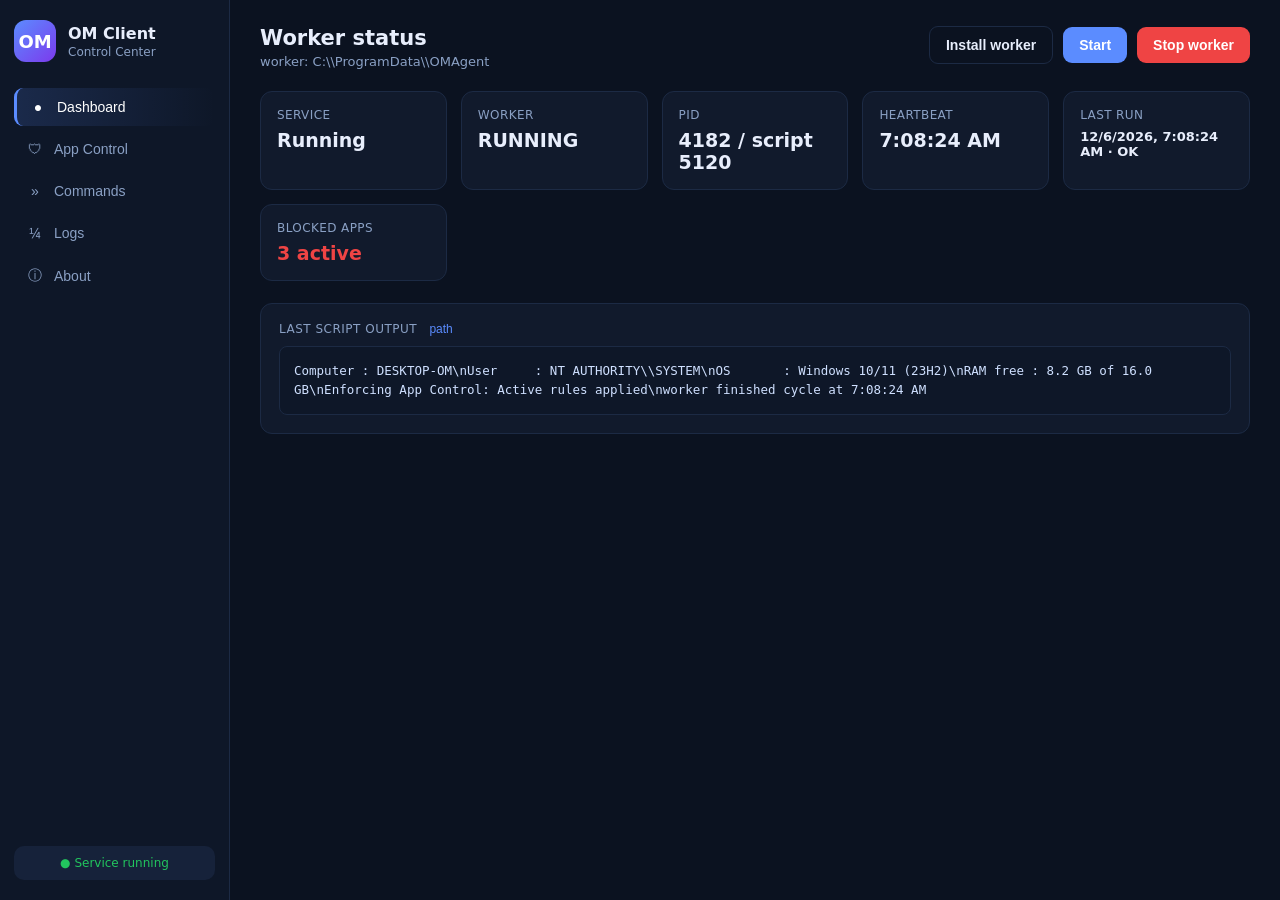
==== om-bg/app/preview.html @ 2e10b81a "Integrate application control blocker, password verification 'om', and test phase into OM Agent Co-a" ====
<!DOCTYPE html>
<html lang="en">
<head>
<meta charset="UTF-8">
<meta name="viewport" content="width=device-width, initial-scale=1.0">
<title>OM Client — Control Center</title>
<style>:root{
  --bg:#0b1220; --panel:#111a2c; --panel2:#0e1728; --line:#1c2a44;
  --text:#e8eefc; --muted:#8aa0c4; --accent:#5b8cff; --accent2:#22c55e;
  --danger:#ef4444; --warn:#f59e0b; --mono:'JetBrains Mono','Consolas',monospace;
}
*{box-sizing:border-box;margin:0;padding:0}
html,body{height:100%}
body{font-family:'Segoe UI',system-ui,sans-serif;background:var(--bg);color:var(--text);font-size:14px}
.app{display:flex;height:100vh;overflow:hidden}

/* sidebar */
.sidebar{width:230px;background:var(--panel2);border-right:1px solid var(--line);display:flex;flex-direction:column;padding:20px 14px}
.brand{display:flex;gap:12px;align-items:center;margin-bottom:26px}
.logo{width:42px;height:42px;border-radius:12px;background:linear-gradient(135deg,var(--accent),#7c3aed);display:grid;place-items:center;font-weight:800;font-size:18px;color:#fff}
.brandtext h1{font-size:16px;font-weight:700}.brandtext span{color:var(--muted);font-size:12px}
nav{display:flex;flex-direction:column;gap:4px}
.nav-item{display:flex;align-items:center;gap:10px;background:none;border:none;color:var(--muted);padding:11px 12px;border-radius:9px;cursor:pointer;font-size:14px;text-align:left}
.nav-item:hover{background:#16223a;color:var(--text)}
.nav-item.active{background:linear-gradient(90deg,rgba(91,140,255,.16),transparent);color:#fff;border-left:3px solid var(--accent)}
.nav-item .ic{width:18px;text-align:center}
.sidebar-foot{margin-top:auto}
.svc-pill{background:#16223a;border-radius:10px;padding:10px;text-align:center;font-size:12px;color:var(--muted)}
.svc-pill.ok{color:var(--accent2)}
.svc-pill.bad{color:var(--danger)}

/* content */
.content{flex:1;overflow-y:auto;padding:26px 30px}
.tab{display:none}
.tab.active{display:block}
.topbar{display:flex;justify-content:space-between;align-items:flex-start;margin-bottom:22px}
.topbar h2{font-size:21px;font-weight:700}
.muted{color:var(--muted);font-size:13px;margin-top:4px}
.actions{display:flex;gap:10px;align-items:center}

/* buttons */
.btn{background:var(--accent);color:#fff;border:none;padding:10px 16px;border-radius:9px;cursor:pointer;font-size:14px;font-weight:600;transition:.15s;display:inline-flex;align-items:center;gap:6px}
.btn:hover{filter:brightness(1.1)}
.btn.danger{background:var(--danger)}
.btn.primary{background:var(--accent)}
.btn.ghost{background:transparent;border:1px solid var(--line);color:var(--text)}
.btn.ghost:hover{background:#16223a}
.btn.sm{padding:6px 10px;font-size:12px;border-radius:6px}
.mini{background:none;border:none;color:var(--accent);font-size:12px;cursor:pointer;margin-left:8px}

/* cards */
.cards{display:grid;grid-template-columns:repeat(auto-fill,minmax(170px,1fr));gap:14px;margin-bottom:22px}
.card{background:var(--panel);border:1px solid var(--line);border-radius:12px;padding:16px}
.card .k{color:var(--muted);font-size:12px;text-transform:uppercase;letter-spacing:.4px}
.card .v{margin-top:7px;font-size:19px;font-weight:700}
.card .v.mono{font-size:13px}
.card .v.badge-val{color:var(--danger)}

/* panels */
.panel{background:var(--panel);border:1px solid var(--line);border-radius:12px;padding:18px}
.panel-title{color:var(--muted);font-size:12px;text-transform:uppercase;letter-spacing:.5px;margin-bottom:10px}
.panel-title-bar{display:flex;justify-content:space-between;align-items:center;margin-bottom:10px}
pre.mono{font-family:var(--mono);font-size:12.5px;line-height:1.55;background:var(--panel2);border:1px solid var(--line);border-radius:8px;padding:14px;overflow:auto;max-height:340px;white-space:pre-wrap;color:#cfe0ff}

/* forms */
.field{display:block;margin-bottom:14px}
.field span{color:var(--muted);font-size:12px;margin-bottom:6px;display:block}
.field input,.field select{width:100%;background:var(--panel2);border:1px solid var(--line);border-radius:9px;color:var(--text);padding:12px 14px;font-size:14px;font-family:var(--mono)}
.field.slim{flex:1}
.field.slim input,.field.slim select{font-family:'Segoe UI',sans-serif}
.row{display:flex;gap:14px;align-items:flex-end;margin-bottom:16px}
.row .btn{margin-bottom:2px;height:42px}

/* Info banner */
.info-card{background:linear-gradient(135deg,rgba(91,140,255,.08),rgba(14,23,40,.8));border:1px solid rgba(91,140,255,.25);border-radius:12px;padding:16px;margin-bottom:20px}
.info-header{display:flex;align-items:center;gap:8px;font-size:14px;color:#cfe0ff;margin-bottom:8px}
.info-icon{font-size:16px;color:var(--accent)}
.info-body ul{margin:0 0 0 20px;color:var(--muted);font-size:13px;line-height:1.6}
.info-body strong{color:var(--text)}
.info-body code{background:#16223a;color:#a5b4fc;padding:2px 5px;border-radius:4px;font-family:var(--mono);font-size:12px}

/* Lock Status Badge */
.lock-status-badge{padding:6px 12px;border-radius:8px;font-size:12px;font-weight:600;display:inline-flex;align-items:center;gap:6px}
.lock-status-badge.locked{background:rgba(245,158,11,.12);border:1px solid rgba(245,158,11,.3);color:var(--warn)}
.lock-status-badge.unlocked{background:rgba(34,197,94,.12);border:1px solid rgba(34,197,94,.3);color:var(--accent2)}

/* Test Phase Panel */
.test-phase-panel{border:1px solid rgba(239,68,68,.3);background:linear-gradient(180deg,#121b2d 0%,#0e1728 100%)}
.test-status-pill{padding:4px 10px;border-radius:12px;font-size:11px;font-weight:700;text-transform:uppercase}
.test-status-pill.idle{background:#1e293b;color:var(--muted)}
.test-status-pill.active{background:rgba(239,68,68,.2);color:var(--danger);border:1px solid var(--danger)}
.test-status-pill.verified{background:rgba(34,197,94,.2);color:var(--accent2);border:1px solid var(--accent2)}
.test-controls-row{display:flex;gap:16px;align-items:flex-end;margin-bottom:14px;flex-wrap:wrap}
.test-buttons-group{display:flex;gap:8px;flex-wrap:wrap}
.test-notice{background:#16223a;border-left:4px solid var(--accent);padding:10px 14px;border-radius:6px;font-size:13px;color:#cbd5e1;margin-bottom:10px}
.test-notice kbd{background:#0b1220;border:1px solid var(--line);border-radius:4px;padding:2px 6px;font-family:var(--mono);font-size:12px;color:#f8fafc}
.test-console{background:#070d17;border:1px solid #1a2842;color:#93c5fd;min-height:100px;max-height:180px}

/* App Rules Table */
.table-container{overflow-x:auto;margin-top:6px}
.rules-table{width:100%;border-collapse:collapse;text-align:left;font-size:13px}
.rules-table th{color:var(--muted);font-size:11px;text-transform:uppercase;letter-spacing:.5px;padding:10px 12px;border-bottom:1px solid var(--line)}
.rules-table td{padding:12px;border-bottom:1px solid #142137;vertical-align:middle}
.rules-table tr:hover td{background:#142139}
.badge-block{background:rgba(239,68,68,.16);color:var(--danger);border:1px solid rgba(239,68,68,.3);padding:4px 8px;border-radius:6px;font-weight:700;font-size:11px;display:inline-flex;align-items:center;gap:4px}
.badge-allow{background:rgba(34,197,94,.16);color:var(--accent2);border:1px solid rgba(34,197,94,.3);padding:4px 8px;border-radius:6px;font-weight:700;font-size:11px;display:inline-flex;align-items:center;gap:4px}
.app-name-code{font-family:var(--mono);font-size:13px;color:#fff;font-weight:600}
.table-actions{display:flex;gap:6px;justify-content:flex-end}

/* Modal */
.modal-backdrop{position:fixed;top:0;left:0;right:0;bottom:0;background:rgba(0,0,0,.75);display:flex;align-items:center;justify-content:center;z-index:999;backdrop-filter:blur(3px)}
.modal-card{background:var(--panel);border:1px solid var(--line);border-radius:14px;width:100%;max-width:420px;padding:24px;box-shadow:0 20px 40px rgba(0,0,0,.5)}
.modal-header{display:flex;align-items:center;gap:10px;margin-bottom:8px}
.modal-icon{font-size:20px}
.modal-header h3{font-size:18px;font-weight:700}
.modal-desc{color:var(--muted);font-size:13px;line-height:1.5}
.modal-error{color:var(--danger);font-size:12px;margin-bottom:10px;padding:6px 10px;background:rgba(239,68,68,.1);border-radius:6px}
.modal-actions{display:flex;gap:10px;justify-content:flex-end;margin-top:16px}

/* about */
.about p{margin-bottom:12px;line-height:1.5}
.about ul{margin:12px 0 12px 20px;line-height:1.6}
.about b{color:var(--accent)}

/* toast */
#toast{position:fixed;bottom:22px;left:50%;transform:translateX(-50%);background:#16223a;border:1px solid var(--line);padding:12px 18px;border-radius:9px;font-size:13px;opacity:0;transition:.25s;z-index:1000;max-width:80%;box-shadow:0 8px 24px rgba(0,0,0,.4)}
#toast.show{opacity:1}
</style>
</head>
<body>
<div class="app">
  <aside class="sidebar">
    <div class="brand">
      <div class="logo">OM</div>
      <div class="brandtext"><h1>OM Client</h1><span>Control Center</span></div>
    </div>
    <nav>
      <button class="nav-item active" data-tab="status"><span class="ic">&#9679;</span> Dashboard</button>
      <button class="nav-item" data-tab="appcontrol"><span class="ic">&#128737;</span> App Control</button>
      <button class="nav-item" data-tab="commands"><span class="ic">&#187;</span> Commands</button>
      <button class="nav-item" data-tab="log"><span class="ic">&#188;</span> Logs</button>
      <button class="nav-item" data-tab="about"><span class="ic">&#9432;</span> About</button>
    </nav>
    <div class="sidebar-foot">
      <div class="svc-pill" id="svcPill">…</div>
    </div>
  </aside>

  <main class="content">
    <!-- STATUS -->
    <section class="tab active" id="tab-status">
      <div class="topbar">
        <div>
          <h2>Worker status</h2>
          <p class="muted" id="pathLine">…</p>
        </div>
        <div class="actions">
          <button class="btn ghost" id="btnInstall">Install worker</button>
          <button class="btn" id="btnStart">Start</button>
          <button class="btn danger" id="btnStop">Stop worker</button>
        </div>
      </div>

      <div class="cards">
        <div class="card"><div class="k">Service</div><div class="v" id="cService">—</div></div>
        <div class="card"><div class="k">Worker</div><div class="v" id="cState">—</div></div>
        <div class="card"><div class="k">PID</div><div class="v" id="cPid">—</div></div>
        <div class="card"><div class="k">Heartbeat</div><div class="v" id="cHeart">—</div></div>
        <div class="card"><div class="k">Last run</div><div class="v mono" id="cLast">—</div></div>
        <div class="card"><div class="k">Blocked Apps</div><div class="v badge-val" id="cBlocked">—</div></div>
      </div>

      <div class="panel">
        <div class="panel-title">Last script output <button class="mini" id="btnScriptPath">path</button></div>
        <pre id="output" class="mono">(none yet)</pre>
      </div>
    </section>

    <!-- APP CONTROL / BLOCKER -->
    <section class="tab" id="tab-appcontrol">
      <div class="topbar">
        <div>
          <h2>Application Control & Blocking</h2>
          <p class="muted">Enforce which apps can open on this PC. Multi-layered Windows protection (IFEO + DisallowRun + Agent Watcher).</p>
        </div>
        <div class="actions">
          <div class="lock-status-badge locked" id="lockBadge"><span class="lock-icon">&#128274;</span> Locked (View Only)</div>
          <button class="btn primary" id="btnUnlockEdit">&#128275; Unlock to Edit</button>
          <button class="btn ghost" id="btnLockEdit" style="display:none;">&#128274; Lock</button>
          <button class="btn ghost" id="btnRefreshRules">Refresh</button>
        </div>
      </div>

      <!-- How it works banner -->
      <div class="info-card">
        <div class="info-header">
          <span class="info-icon">&#9432;</span>
          <strong>How the OM Agent stops applications from opening:</strong>
        </div>
        <div class="info-body">
          <ul>
            <li><strong>Layer 1 — Image File Execution Options (IFEO):</strong> Windows kernel intercepts the executable launch and redirects execution. The application process never starts!</li>
            <li><strong>Layer 2 — Windows Explorer DisallowRun Policy:</strong> Windows displays a system policy message preventing launch via desktop or Start Menu.</li>
            <li><strong>Layer 3 — Real-Time Agent Watcher:</strong> The OM background service terminates any running instances every cycle.</li>
            <li><strong>Safe Whitelist:</strong> Critical Windows processes (<code>explorer.exe</code>, <code>cmd.exe</code>, <code>powershell.exe</code>) and the OM Agent are protected from accidental blocking.</li>
          </ul>
        </div>
      </div>

      <!-- Test Phase Card -->
      <div class="panel test-phase-panel">
        <div class="panel-title-bar">
          <div class="panel-title">&#129514; Test Phase: Verify Application Blocking</div>
          <span class="test-status-pill idle" id="testStatusPill">Test: Ready</span>
        </div>
        <p class="muted" style="margin-bottom: 14px;">
          Run this test to verify with your own eyes that the agent stops apps from opening. Notepad (<code>notepad.exe</code>) is selected by default as a safe test app.
        </p>

        <div class="test-controls-row">
          <div class="field slim" style="margin-bottom:0; max-width: 280px;">
            <span>Test Target Application</span>
            <input type="text" id="testTargetApp" value="notepad.exe" placeholder="e.g. notepad.exe">
          </div>
          <div class="test-buttons-group">
            <button class="btn danger" id="btnTestStart">&#128683; 1. Block Test App</button>
            <button class="btn primary" id="btnTestLaunch">&#9658; 2. Try Launching App (Verify)</button>
            <button class="btn ghost" id="btnTestEnd">&#10004; 3. End Test & Restore</button>
          </div>
        </div>

        <div class="test-notice" id="testNotice">
          Click <strong>"1. Block Test App"</strong> above. Once blocked, try opening Notepad on your PC (press <kbd>Win+R</kbd> &rarr; type <code>notepad</code> &rarr; Enter). Windows will refuse to open it!
        </div>

        <div class="panel-title" style="margin-top:14px;">Test Verification Log</div>
        <pre id="testLog" class="mono test-console">[Ready] Select target and click "1. Block Test App" to begin test phase.</pre>
      </div>

      <!-- Add Rule Form (Unlocked only) -->
      <div class="panel" id="addRulePanel" style="display:none; margin-top:20px;">
        <div class="panel-title">&#10133; Add New Application Rule (Password Verified)</div>
        <div class="row" style="margin-bottom:0;">
          <div class="field slim">
            <span>Executable Name (.exe)</span>
            <input type="text" id="newAppExe" placeholder="e.g. chrome.exe, calc.exe, game.exe">
          </div>
          <div class="field slim">
            <span>Friendly Label</span>
            <input type="text" id="newAppLabel" placeholder="e.g. Google Chrome, Calculator">
          </div>
          <div class="field slim" style="max-width:140px;">
            <span>Action</span>
            <select id="newAppAction">
              <option value="BLOCK">BLOCK</option>
              <option value="ALLOW">ALLOW</option>
            </select>
          </div>
          <button class="btn primary" id="btnAddRule" style="height:42px; margin-bottom:2px;">Save Rule</button>
        </div>
      </div>

      <!-- Rules List Table -->
      <div class="panel" style="margin-top:20px;">
        <div class="panel-title-bar">
          <div class="panel-title">&#128737; Configured Application Rules</div>
          <span class="muted" id="rulesCountLabel">0 rules configured</span>
        </div>
        <div class="table-container">
          <table class="rules-table">
            <thead>
              <tr>
                <th style="width:110px;">Status</th>
                <th>Application</th>
                <th>Description</th>
                <th style="width:110px;">Action</th>
                <th style="width:180px; text-align:right;">Control</th>
              </tr>
            </thead>
            <tbody id="rulesTableBody">
              <tr><td colspan="5" style="text-align:center; padding:20px;" class="muted">Loading application rules…</td></tr>
            </tbody>
          </table>
        </div>
      </div>
    </section>

    <!-- COMMANDS -->
    <section class="tab" id="tab-commands">
      <div class="topbar"><div><h2>Run a command</h2><p class="muted">Open a shell as ADMIN or USER, in cmd or PowerShell.</p></div></div>
      <div class="panel">
        <label class="field"><span>Command</span>
          <input id="cmdInput" type="text" spellcheck="false" placeholder="whoami   |   netsh ...   |   Get-Process">
        </label>
        <div class="row">
          <label class="field slim"><span>Shell</span>
            <select id="shellSel"><option value="cmd">Command Prompt (cmd)</option><option value="powershell">PowerShell</option></select>
          </label>
          <label class="field slim"><span>Context</span>
            <select id="ctxSel"><option value="admin">ADMIN (SYSTEM)</option><option value="user">USER (logged-in)</option></select>
          </label>
          <button class="btn primary" id="btnRun">Run</button>
        </div>
        <div class="panel-title">Output</div>
        <pre id="cmdOut" class="mono">…</pre>
      </div>
    </section>

    <!-- LOG -->
    <section class="tab" id="tab-log">
      <div class="topbar">
        <div><h2>Command center log</h2><p class="muted">Tail of the worker log.</p></div>
        <div class="actions"><button class="btn ghost" id="btnOpenLog">Open log file</button><button class="btn" id="btnRefreshLog">Refresh</button></div>
      </div>
      <div class="panel"><div class="panel-title">Log</div><pre id="logOut" class="mono">…</pre></div>
    </section>

    <!-- ABOUT -->
    <section class="tab" id="tab-about">
      <div class="topbar"><div><h2>About</h2></div></div>
      <div class="panel about">
        <p><strong>OM Client</strong> control center for the OM Background Worker and Application Control Engine.</p>
        <p>The worker is a headless Windows service that runs at boot (before login), keeps running,
        and enforces application blocking even if the UI is closed. This UI is the dashboard and rule editor.</p>
        <ul>
          <li><b>App Control:</b> Configure blocked and allowed apps with password protection (password: <code>om</code>).</li>
          <li><b>Test Phase:</b> Interactively test app blocking on <code>notepad.exe</code> or custom targets.</li>
          <li><b>Multi-Layer Blocking:</b> Registry IFEO redirection, DisallowRun Explorer policies, and background watcher.</li>
          <li><b>Install worker:</b> Registers the service (auto-start + recovery) and deploys the persistent script.</li>
          <li><b>Stop worker:</b> Stops the service and kills any running script/command process.</li>
          <li><b>Commands:</b> Run as ADMIN (SYSTEM) or the logged-in USER, in cmd or PowerShell.</li>
          <li>Windows Firewall is left untouched — no inbound port is opened.</li>
        </ul>
      </div>
    </section>
  </main>
</div>

<!-- Password Unlock Modal -->
<div class="modal-backdrop" id="pwdModal" style="display:none;">
  <div class="modal-card">
    <div class="modal-header">
      <span class="modal-icon">&#128274;</span>
      <h3>Administrator Verification</h3>
    </div>
    <p class="modal-desc">
      Modifying application control rules and activating test blocks requires the administrator password.
    </p>
    <div class="field" style="margin: 16px 0 10px 0;">
      <span>Password</span>
      <input type="password" id="pwdInput" placeholder="Enter password (hint: om)" autocomplete="off">
    </div>
    <div class="modal-error" id="pwdError" style="display:none;">Incorrect password. Please use 'om'.</div>
    <div class="modal-actions">
      <button class="btn ghost" id="btnCancelModal">Cancel</button>
      <button class="btn primary" id="btnSubmitModal">Unlock</button>
    </div>
  </div>
</div>

<div id="toast"></div>
<script>function $(id) { return document.getElementById(id); }

// ---- API bridge: WebView2 messaging, with rich MOCK fallback for browser preview ----
const hasWebview = typeof window !== 'undefined' && window.chrome && window.chrome.webview && window.chrome.webview.postMessage;

let mockUnlocked = false;
let mockRules = [
  { id: "RULE-01", application: "notepad.exe", friendlyName: "Windows Notepad (Test Target)", action: "BLOCK", enabled: false, updatedAt: new Date().toISOString() },
  { id: "RULE-02", application: "calc.exe", friendlyName: "Windows Calculator", action: "BLOCK", enabled: true, updatedAt: new Date().toISOString() },
  { id: "RULE-03", application: "discord.exe", friendlyName: "Discord Messenger", action: "BLOCK", enabled: true, updatedAt: new Date().toISOString() },
  { id: "RULE-04", application: "game.exe", friendlyName: "Game Executable", action: "BLOCK", enabled: true, updatedAt: new Date().toISOString() }
];

let mockTestLog = ["[Ready] Select target and click '1. Block Test App' to begin test phase."];
let mockTestActive = false;

const MOCK = {
  status: async () => ({
    service: 'Running',
    status: {
      state: 'RUNNING', processId: 4182, lastScriptPid: 5120,
      lastHeartbeatUtc: new Date().toISOString(), lastRunAtUtc: new Date().toISOString(), lastRunStatus: 'OK',
      scriptUseCount: 142, blockedAppsCount: mockRules.filter(r => r.action === 'BLOCK' && r.enabled).length,
      lastOutput: 'Computer : DESKTOP-OM\\nUser     : NT AUTHORITY\\\\SYSTEM\\nOS       : Windows 10/11 (23H2)\\nRAM free : 8.2 GB of 16.0 GB\\nEnforcing App Control: Active rules applied\\nworker finished cycle at ' + new Date().toLocaleTimeString()
    }
  }),
  install: async () => ({ code: 0, out: '[SC] CreateService SUCCESS\\nDeployed worker to C:\\\\ProgramData\\\\OMAgent\\\\OMAgent.exe' }),
  start: async () => '', stop: async () => '', uninstall: async () => '',
  runCommand: async (cmd, shell, asUser) => ({
    code: 0,
    Output: 'Windows 10 Pro\\n' + (asUser ? 'USER (interactive)' : 'ADMIN (SYSTEM)') + ' / ' + shell + ' ran:\\n' + cmd + '\\n[exit code 0]'
  }),
  log: async () => '2026-08-27 10:20:11.000 [INFO ] Worker cycle finished (exit=0, timedOut=False).\\n2026-08-27 10:20:11.000 [INFO ] Enforcing AppControl: Active IFEO & DisallowRun rules\\n2026-08-27 10:20:26.000 [INFO ] Heartbeat 10:20:26',
  scriptPath: async () => 'C:\\\\ProgramData\\\\OMAgent\\\\worker.ps1',
  openFolder: async () => '', openLog: async () => '',
  pathInfo: async () => ({ dataDir: 'C:\\\\ProgramData\\\\OMAgent', script: 'worker.ps1', log: 'Logs', appControl: 'appcontrol.json' }),

  // App Control Mock
  appControlGet: async () => ({
    config: {
      version: 1,
      enforcementMode: 'Active (IFEO + DisallowRun + Real-time Watcher)',
      rules: mockRules,
      testPhase: { active: mockTestActive, targetApp: 'notepad.exe', lastTestLog: mockTestLog }
    },
    isWindows: true
  }),
  appControlCheckPass: async (pass) => ({ valid: pass === 'om' }),
  appControlAddRule: async ({ password, application, friendlyName, action }) => {
    if (password !== 'om') return { success: false, error: "Access Denied: Incorrect password. Use 'om' to edit rules." };
    const exe = application.toLowerCase().endsWith('.exe') ? application.toLowerCase() : application.toLowerCase() + '.exe';
    mockRules.push({
      id: 'RULE-' + Math.random().toString(36).substring(2, 8).toUpperCase(),
      application: exe,
      friendlyName: friendlyName || exe,
      action: action || 'BLOCK',
      enabled: true,
      updatedAt: new Date().toISOString()
    });
    return { success: true, message: `Rule for '${exe}' saved and enforced!` };
  },
  appControlToggleRule: async ({ password, id, enabled }) => {
    if (password !== 'om') return { success: false, error: "Access Denied: Password 'om' required." };
    const r = mockRules.find(x => x.id === id);
    if (r) { r.enabled = enabled; return { success: true, rule: r }; }
    return { success: false, error: "Rule not found." };
  },
  appControlDeleteRule: async ({ password, id }) => {
    if (password !== 'om') return { success: false, error: "Access Denied: Password 'om' required." };
    const idx = mockRules.findIndex(x => x.id === id);
    if (idx >= 0) {
      const removed = mockRules.splice(idx, 1)[0];
      return { success: true, message: `Rule for '${removed.application}' deleted.` };
    }
    return { success: false, error: "Rule not found." };
  },
  appControlTestStart: async ({ password, targetApp }) => {
    if (password !== 'om') return { success: false, error: "Access Denied: Password 'om' required to start test phase." };
    const exe = targetApp.toLowerCase().endsWith('.exe') ? targetApp.toLowerCase() : targetApp.toLowerCase() + '.exe';
    mockTestActive = true;
    const now = new Date().toLocaleTimeString();
    mockTestLog = [
      `[${now}] Starting Test Phase for: ${exe}`,
      `[${now}] [IFEO] Registry debugger redirect set -> systray.exe`,
      `[${now}] [DisallowRun] Policy rule registered in Explorer`,
      `[${now}] [Process] Active watcher monitoring ${exe}`,
      `[${now}] TEST BLOCK ACTIVE: Windows will now refuse to open ${exe}!`
    ];
    return { success: true, target: exe, message: `Test Block ACTIVE for ${exe}! Try opening ${exe} on your PC to verify.`, log: mockTestLog };
  },
  appControlTestLaunch: async ({ targetApp }) => {
    const exe = targetApp.toLowerCase().endsWith('.exe') ? targetApp.toLowerCase() : targetApp.toLowerCase() + '.exe';
    const now = new Date().toLocaleTimeString();
    mockTestLog.push(`[${now}] Attempting automated execution of '${exe}'...`);
    mockTestLog.push(`[${now}] [IFEO Intercept] Windows detected debugger hook: systray.exe`);
    mockTestLog.push(`[${now}] [BLOCKED] Process creation prevented: Access is denied.`);
    mockTestLog.push(`[${now}] [SUCCESS] ${exe} was successfully prevented from opening!`);
    return {
      success: true,
      blocked: true,
      verdict: "PASSED: Application is BLOCKED from opening!",
      detail: "Windows prevented execution via IFEO Debugger and DisallowRun.",
      log: mockTestLog
    };
  },
  appControlTestEnd: async ({ password, targetApp }) => {
    if (password !== 'om') return { success: false, error: "Access Denied: Password 'om' required." };
    const exe = targetApp.toLowerCase().endsWith('.exe') ? targetApp.toLowerCase() : targetApp.toLowerCase() + '.exe';
    mockTestActive = false;
    const now = new Date().toLocaleTimeString();
    mockTestLog.push(`[${now}] Test Phase ENDED. Removed block for ${exe}.`);
    mockTestLog.push(`[${now}] [RESTORED] ${exe} can now be opened normally.`);
    return { success: true, target: exe, message: `Test Phase ended. ${exe} restored to normal execution.`, log: mockTestLog };
  }
};

let _seq = 0;
const _pending = {};

function bridge(type, payload) {
  return new Promise((resolve, reject) => {
    const id = 'm' + (++_seq);
    _pending[id] = { resolve, reject };
    window.chrome.webview.postMessage({ id, type, payload });
    setTimeout(() => {
      if (_pending[id]) {
        delete _pending[id];
        resolve({ error: 'timeout' });
      }
    }, 60000);
  });
}

if (hasWebview) {
  window.chrome.webview.addEventListener('message', (e) => {
    const m = e.data;
    if (!m || !m.id) return;
    const p = _pending[m.id];
    if (!p) return;
    delete _pending[m.id];
    if (m.error) p.reject(new Error(m.error));
    else p.resolve(m.data);
  });
}

function makeApi() {
  if (hasWebview) {
    return {
      status: () => bridge('status'),
      install: () => bridge('install'),
      start: () => bridge('start'),
      stop: () => bridge('stop'),
      uninstall: () => bridge('uninstall'),
      runCommand: (cmd, shell, asUser) => bridge('run-command', { cmd, shell, asUser }),
      log: () => bridge('log'),
      scriptPath: () => bridge('script-path'),
      openFolder: () => bridge('open-folder'),
      openLog: () => bridge('open-log'),
      pathInfo: () => bridge('path-info'),
      // App Control
      appControlGet: () => bridge('appcontrol-get'),
      appControlCheckPass: (password) => bridge('appcontrol-check-pass', { password }),
      appControlAddRule: (data) => bridge('appcontrol-add-rule', data),
      appControlToggleRule: (data) => bridge('appcontrol-toggle-rule', data),
      appControlDeleteRule: (data) => bridge('appcontrol-delete-rule', data),
      appControlTestStart: (data) => bridge('appcontrol-test-start', data),
      appControlTestLaunch: (data) => bridge('appcontrol-test-launch', data),
      appControlTestEnd: (data) => bridge('appcontrol-test-end', data)
    };
  }
  return MOCK;
}

const api = makeApi();

// State
let isUnlocked = false;
let currentPassword = '';
let currentRules = [];

// Toast notification
function toast(msg, isError = false) {
  const t = $('toast');
  if (!t) return;
  t.textContent = msg;
  t.style.borderColor = isError ? 'var(--danger)' : 'var(--line)';
  t.classList.add('show');
  setTimeout(() => t.classList.remove('show'), 2800);
}

// Navigation Tabs
document.querySelectorAll('.nav-item').forEach(b => {
  b.onclick = () => switchTab(b.dataset.tab);
});

function switchTab(name) {
  document.querySelectorAll('.nav-item').forEach(b => b.classList.toggle('active', b.dataset.tab === name));
  document.querySelectorAll('.tab').forEach(t => t.classList.toggle('active', t.id === 'tab-' + name));
  if (name === 'log') refreshLog();
  if (name === 'appcontrol') refreshAppControl();
}

// Dashboard Refresh
async function refresh() {
  try {
    const r = await api.status();
    const s = r.status || {};
    const svc = r.service || 'unknown';
    $('cService').textContent = svc;
    $('cState').textContent = s.state || '—';
    $('cPid').textContent = (s.processId || '-') + (s.lastScriptPid > 0 ? ' / script ' + s.lastScriptPid : '');
    $('cHeart').textContent = s.lastHeartbeatUtc ? new Date(s.lastHeartbeatUtc).toLocaleTimeString() : '—';
    $('cLast').textContent = (s.lastRunAtUtc ? new Date(s.lastRunAtUtc).toLocaleString() : '—') + (s.lastRunStatus ? ' · ' + s.lastRunStatus : '');
    $('cBlocked').textContent = (s.blockedAppsCount !== undefined ? s.blockedAppsCount : (currentRules.filter(x => x.action === 'BLOCK' && x.enabled).length)) + ' active';

    $('output').textContent = s.lastOutput || '(none yet)';
    const pill = $('svcPill');
    const running = /running/i.test(svc);
    pill.textContent = running ? '● Service running' : (svc === 'not installed' ? '○ Not installed' : '○ ' + svc);
    pill.className = 'svc-pill ' + (running ? 'ok' : 'bad');
  } catch (e) { }
}

$('btnInstall').onclick = async () => {
  toast('Installing worker service…');
  const r = await api.install();
  toast((r && (r.code === 0 || r === 0)) ? 'Worker service installed successfully!' : 'Install failed: ' + (r && (r.out || r.code)));
  refresh();
};
$('btnStart').onclick = async () => { toast('Starting worker…'); await api.start(); refresh(); };
$('btnStop').onclick = async () => { toast('Stopping worker and child processes…'); await api.stop(); refresh(); };
$('btnScriptPath').onclick = async () => { toast('Script: ' + (await api.scriptPath())); };

// Commands Tab
$('btnRun').onclick = runCmd;
$('cmdInput').addEventListener('keydown', e => { if (e.key === 'Enter') runCmd(); });
async function runCmd() {
  const cmd = $('cmdInput').value.trim();
  if (!cmd) { toast('Enter a command first.', true); return; }
  const shell = $('shellSel').value;
  const asUser = $('ctxSel').value === 'user';
  $('cmdOut').textContent = 'Running… (' + (asUser ? 'USER' : 'ADMIN') + ' / ' + shell + ')\n\n';
  try {
    const r = await api.runCommand(cmd, shell, asUser);
    const out = (r && (r.Output || r.out)) || '';
    const code = r ? (r.ExitCode !== undefined ? r.ExitCode : r.code) : '?';
    $('cmdOut').textContent = out + '\n\n── exit code: ' + (code ?? '?') + ' ──';
  } catch (e) {
    $('cmdOut').textContent = 'Error: ' + e.message;
  }
}

// Logs Tab
async function refreshLog() {
  try { $('logOut').textContent = await api.log(); } catch (e) { $('logOut').textContent = String(e); }
}
$('btnRefreshLog').onclick = refreshLog;
$('btnOpenLog').onclick = () => api.openLog();

// ==========================================
// APP CONTROL & BLOCKING LOGIC
// ==========================================

async function refreshAppControl() {
  try {
    const res = await api.appControlGet();
    if (!res || !res.config) return;
    currentRules = res.config.rules || [];
    renderRulesTable(currentRules);

    // Update test phase status
    const tp = res.config.testPhase || {};
    if (tp.active) {
      $('testStatusPill').textContent = 'TEST BLOCK ACTIVE';
      $('testStatusPill').className = 'test-status-pill active';
      $('testNotice').innerHTML = `⚠️ <strong>TEST BLOCK ACTIVE:</strong> <code>${tp.targetApp || 'notepad.exe'}</code> is currently blocked! Try opening it via Start or Run to verify.`;
    } else {
      $('testStatusPill').textContent = 'Test: Ready';
      $('testStatusPill').className = 'test-status-pill idle';
    }

    if (tp.lastTestLog && tp.lastTestLog.length > 0) {
      $('testLog').textContent = tp.lastTestLog.join('\n');
    }
  } catch (e) {
    console.error(e);
  }
}

function updateLockUI() {
  const badge = $('lockBadge');
  const btnUnlock = $('btnUnlockEdit');
  const btnLock = $('btnLockEdit');
  const addPanel = $('addRulePanel');

  if (isUnlocked) {
    badge.className = 'lock-status-badge unlocked';
    badge.innerHTML = '<span class="lock-icon">&#128275;</span> Unlocked (Admin Mode)';
    btnUnlock.style.display = 'none';
    btnLock.style.display = 'inline-flex';
    addPanel.style.display = 'block';
  } else {
    badge.className = 'lock-status-badge locked';
    badge.innerHTML = '<span class="lock-icon">&#128274;</span> Locked (View Only)';
    btnUnlock.style.display = 'inline-flex';
    btnLock.style.display = 'none';
    addPanel.style.display = 'none';
  }
  renderRulesTable(currentRules);
}

function renderRulesTable(rules) {
  const tbody = $('rulesTableBody');
  const countLabel = $('rulesCountLabel');
  if (!tbody) return;

  const blockedCount = rules.filter(r => r.action === 'BLOCK' && r.enabled).length;
  countLabel.textContent = `${rules.length} rules (${blockedCount} actively blocked)`;

  if (rules.length === 0) {
    tbody.innerHTML = '<tr><td colspan="5" style="text-align:center; padding:24px;" class="muted">No application rules configured. Click "Unlock to Edit" to add a rule.</td></tr>';
    return;
  }

  tbody.innerHTML = '';
  rules.forEach(rule => {
    const tr = document.createElement('tr');

    // Status
    const tdStatus = document.createElement('td');
    if (rule.enabled) {
      if (rule.action === 'BLOCK') {
        tdStatus.innerHTML = '<span class="badge-block">&#128683; BLOCKED</span>';
      } else {
        tdStatus.innerHTML = '<span class="badge-allow">&#10004; ALLOWED</span>';
      }
    } else {
      tdStatus.innerHTML = '<span class="muted" style="font-size:11px;">(Disabled)</span>';
    }
    tr.appendChild(tdStatus);

    // Application
    const tdApp = document.createElement('td');
    tdApp.innerHTML = `<span class="app-name-code">${escapeHtml(rule.application)}</span>`;
    tr.appendChild(tdApp);

    // Description
    const tdDesc = document.createElement('td');
    tdDesc.textContent = rule.friendlyName || '—';
    tr.appendChild(tdDesc);

    // Action
    const tdAct = document.createElement('td');
    tdAct.textContent = rule.action;
    tdAct.style.fontWeight = '600';
    tdAct.style.color = rule.action === 'BLOCK' ? 'var(--danger)' : 'var(--accent2)';
    tr.appendChild(tdAct);

    // Actions
    const tdActions = document.createElement('td');
    tdActions.className = 'table-actions';

    const btnToggle = document.createElement('button');
    btnToggle.className = 'btn sm ghost';
    btnToggle.textContent = rule.enabled ? 'Disable' : 'Enable';
    btnToggle.disabled = !isUnlocked;
    btnToggle.onclick = () => toggleRule(rule.id, !rule.enabled);
    tdActions.appendChild(btnToggle);

    const btnDel = document.createElement('button');
    btnDel.className = 'btn sm danger';
    btnDel.innerHTML = '&#128465;';
    btnDel.title = 'Delete Rule';
    btnDel.disabled = !isUnlocked;
    btnDel.onclick = () => deleteRule(rule.id);
    tdActions.appendChild(btnDel);

    tr.appendChild(tdActions);
    tbody.appendChild(tr);
  });
}

function escapeHtml(s) {
  return String(s).replace(/&/g, '&amp;').replace(/</g, '&lt;').replace(/>/g, '&gt;').replace(/"/g, '&quot;');
}

// Password Modal Handling
let pendingAction = null;

function requestPassword(action) {
  if (isUnlocked) {
    action(currentPassword);
    return;
  }
  pendingAction = action;
  $('pwdInput').value = '';
  $('pwdError').style.display = 'none';
  $('pwdModal').style.display = 'flex';
  setTimeout(() => $('pwdInput').focus(), 100);
}

$('btnUnlockEdit').onclick = () => {
  requestPassword(() => {
    isUnlocked = true;
    updateLockUI();
    toast('Editing unlocked with administrator password "om"!');
  });
};

$('btnLockEdit').onclick = () => {
  isUnlocked = false;
  currentPassword = '';
  updateLockUI();
  toast('App Control locked.');
};

$('btnCancelModal').onclick = () => {
  $('pwdModal').style.display = 'none';
  pendingAction = null;
};

$('btnSubmitModal').onclick = verifyModalPassword;
$('pwdInput').addEventListener('keydown', e => { if (e.key === 'Enter') verifyModalPassword(); });

async function verifyModalPassword() {
  const p = $('pwdInput').value.trim();
  const res = await api.appControlCheckPass(p);
  if (res && res.valid) {
    currentPassword = p;
    isUnlocked = true;
    $('pwdModal').style.display = 'none';
    updateLockUI();
    if (pendingAction) {
      const act = pendingAction;
      pendingAction = null;
      act(currentPassword);
    }
  } else {
    $('pwdError').style.display = 'block';
    $('pwdError').textContent = "Incorrect password! Use 'om' to edit rules.";
    $('pwdInput').select();
  }
}

$('btnRefreshRules').onclick = () => {
  refreshAppControl();
  toast('Application rules refreshed.');
};

// Add Rule
$('btnAddRule').onclick = async () => {
  const app = $('newAppExe').value.trim();
  const friendly = $('newAppLabel').value.trim();
  const act = $('newAppAction').value;

  if (!app) {
    toast('Please enter an application executable (e.g. notepad.exe).', true);
    return;
  }

  requestPassword(async (pwd) => {
    const res = await api.appControlAddRule({
      password: pwd,
      application: app,
      friendlyName: friendly,
      action: act
    });

    if (res && res.success) {
      toast(res.message || 'Rule saved successfully!');
      $('newAppExe').value = '';
      $('newAppLabel').value = '';
      refreshAppControl();
    } else {
      toast((res && res.error) || 'Failed to add rule', true);
    }
  });
};

async function toggleRule(id, enabled) {
  requestPassword(async (pwd) => {
    const res = await api.appControlToggleRule({ password: pwd, id, enabled });
    if (res && res.success) {
      toast('Rule updated.');
      refreshAppControl();
    } else {
      toast((res && res.error) || 'Toggle failed', true);
    }
  });
}

async function deleteRule(id) {
  requestPassword(async (pwd) => {
    const res = await api.appControlDeleteRule({ password: pwd, id });
    if (res && res.success) {
      toast(res.message || 'Rule deleted.');
      refreshAppControl();
    } else {
      toast((res && res.error) || 'Delete failed', true);
    }
  });
}

// ==========================================
// TEST PHASE LOGIC
// ==========================================

$('btnTestStart').onclick = () => {
  const target = $('testTargetApp').value.trim() || 'notepad.exe';
  requestPassword(async (pwd) => {
    $('testLog').textContent = `[${new Date().toLocaleTimeString()}] Sending block command for ${target}...`;
    const res = await api.appControlTestStart({ password: pwd, targetApp: target });
    if (res && res.success) {
      $('testStatusPill').textContent = 'TEST BLOCK ACTIVE';
      $('testStatusPill').className = 'test-status-pill active';
      $('testNotice').innerHTML = `⚠️ <strong>TEST BLOCK ACTIVE:</strong> <code>${target}</code> is now blocked! Try opening it via Start or Run to verify.`;
      if (res.log) $('testLog').textContent = res.log.join('\n');
      toast(res.message || `Test block active for ${target}`);
      refreshAppControl();
    } else {
      toast((res && res.error) || 'Test block failed', true);
    }
  });
};

$('btnTestLaunch').onclick = async () => {
  const target = $('testTargetApp').value.trim() || 'notepad.exe';
  $('testLog').textContent += `\n[${new Date().toLocaleTimeString()}] Executing verification launch test on '${target}'...`;
  try {
    const res = await api.appControlTestLaunch({ targetApp: target });
    if (res && res.success) {
      if (res.log) $('testLog').textContent = res.log.join('\n');
      if (res.blocked) {
        $('testStatusPill').textContent = 'VERIFIED BLOCKED';
        $('testStatusPill').className = 'test-status-pill verified';
        toast('SUCCESS: Application was blocked from opening!');
      } else {
        toast('NOTICE: App process started but was terminated.', true);
      }
    }
  } catch (e) {
    $('testLog').textContent += `\n[Error] Test launch check failed: ${e.message}`;
  }
};

$('btnTestEnd').onclick = () => {
  const target = $('testTargetApp').value.trim() || 'notepad.exe';
  requestPassword(async (pwd) => {
    $('testLog').textContent += `\n[${new Date().toLocaleTimeString()}] Ending test phase and restoring ${target}...`;
    const res = await api.appControlTestEnd({ password: pwd, targetApp: target });
    if (res && res.success) {
      $('testStatusPill').textContent = 'Test: Ready';
      $('testStatusPill').className = 'test-status-pill idle';
      $('testNotice').innerHTML = `✅ <strong>TEST RESTORED:</strong> <code>${target}</code> is unblocked. You can open it normally again.`;
      if (res.log) $('testLog').textContent = res.log.join('\n');
      toast(res.message || 'Test phase ended.');
      refreshAppControl();
    } else {
      toast((res && res.error) || 'Restore failed', true);
    }
  });
};

// Initial load
(async () => {
  try {
    const info = await api.pathInfo();
    $('pathLine').textContent = 'worker: ' + (info.dataDir || 'C:\\ProgramData\\OMAgent');
  } catch { }
  updateLockUI();
  refresh();
  refreshLog();
  refreshAppControl();
  setInterval(refresh, 3000);
})();
</script>
</body>
</html>
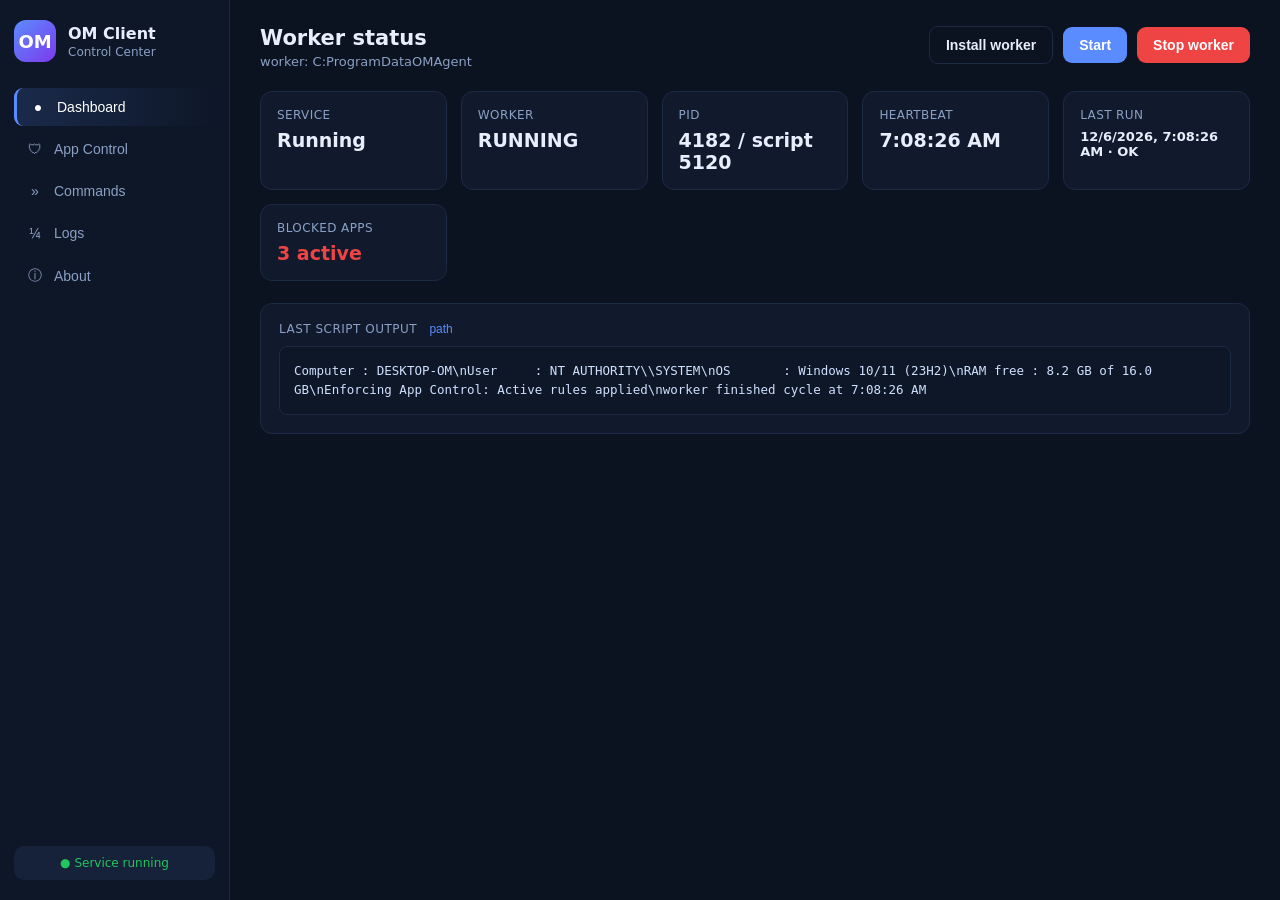
==== commit 696a2d09: "Implement native live HTTP server bridge in OMClient so all buttons execute real Windows actions Co-" ====
--- a/om-bg/app/preview.html
+++ b/om-bg/app/preview.html
@@ -505,30 +505,154 @@
 }
 
 function makeApi() {
-  if (hasWebview) {
+  // Live HTTP backend check (when running inside OMClient.exe on http://127.0.0.1:49211)
+  if (typeof window !== 'undefined' && window.location && window.location.protocol && window.location.protocol.startsWith('http')) {
     return {
-      status: () => bridge('status'),
-      install: () => bridge('install'),
-      start: () => bridge('start'),
-      stop: () => bridge('stop'),
-      uninstall: () => bridge('uninstall'),
-      runCommand: (cmd, shell, asUser) => bridge('run-command', { cmd, shell, asUser }),
-      log: () => bridge('log'),
-      scriptPath: () => bridge('script-path'),
-      openFolder: () => bridge('open-folder'),
-      openLog: () => bridge('open-log'),
-      pathInfo: () => bridge('path-info'),
-      // App Control
-      appControlGet: () => bridge('appcontrol-get'),
-      appControlCheckPass: (password) => bridge('appcontrol-check-pass', { password }),
-      appControlAddRule: (data) => bridge('appcontrol-add-rule', data),
-      appControlToggleRule: (data) => bridge('appcontrol-toggle-rule', data),
-      appControlDeleteRule: (data) => bridge('appcontrol-delete-rule', data),
-      appControlTestStart: (data) => bridge('appcontrol-test-start', data),
-      appControlTestLaunch: (data) => bridge('appcontrol-test-launch', data),
-      appControlTestEnd: (data) => bridge('appcontrol-test-end', data)
+      status: async () => {
+        try {
+          const res = await fetch('/api/status');
+          if (res.ok) return await res.json();
+        } catch {}
+        return MOCK.status();
+      },
+      install: async () => {
+        try {
+          const res = await fetch('/api/install', { method: 'POST' });
+          if (res.ok) return await res.json();
+        } catch {}
+        return MOCK.install();
+      },
+      start: async () => {
+        try {
+          const res = await fetch('/api/start', { method: 'POST' });
+          if (res.ok) return await res.json();
+        } catch {}
+        return MOCK.start();
+      },
+      stop: async () => {
+        try {
+          const res = await fetch('/api/stop', { method: 'POST' });
+          if (res.ok) return await res.json();
+        } catch {}
+        return MOCK.stop();
+      },
+      uninstall: async () => {
+        try {
+          const res = await fetch('/api/uninstall', { method: 'POST' });
+          if (res.ok) return await res.json();
+        } catch {}
+        return MOCK.uninstall();
+      },
+      runCommand: async (cmd, shell, asUser) => {
+        try {
+          const res = await fetch('/api/run', {
+            method: 'POST',
+            headers: { 'Content-Type': 'application/json' },
+            body: JSON.stringify({ cmd, shell, asUser })
+          });
+          if (res.ok) return await res.json();
+        } catch {}
+        return MOCK.runCommand(cmd, shell, asUser);
+      },
+      log: async () => {
+        try {
+          const res = await fetch('/api/log');
+          if (res.ok) return await res.text();
+        } catch {}
+        return MOCK.log();
+      },
+      scriptPath: async () => 'C:\ProgramData\OMAgent\worker.ps1',
+      openFolder: async () => '', openLog: async () => '',
+      pathInfo: async () => ({ dataDir: 'C:\ProgramData\OMAgent', script: 'worker.ps1', log: 'Logs', appControl: 'appcontrol.json' }),
+
+      appControlGet: async () => {
+        try {
+          const res = await fetch('/api/appcontrol');
+          if (res.ok) return await res.json();
+        } catch {}
+        return MOCK.appControlGet();
+      },
+      appControlCheckPass: async (password) => {
+        try {
+          const res = await fetch('/api/appcontrol/unlock', {
+            method: 'POST',
+            headers: { 'Content-Type': 'application/json' },
+            body: JSON.stringify({ password })
+          });
+          if (res.ok) return await res.json();
+        } catch {}
+        return MOCK.appControlCheckPass(password);
+      },
+      appControlAddRule: async (data) => {
+        try {
+          const res = await fetch('/api/appcontrol/block', {
+            method: 'POST',
+            headers: { 'Content-Type': 'application/json' },
+            body: JSON.stringify(data)
+          });
+          if (res.ok) return await res.json();
+        } catch {}
+        return MOCK.appControlAddRule(data);
+      },
+      appControlToggleRule: async (data) => {
+        try {
+          const res = await fetch('/api/appcontrol/toggle', {
+            method: 'POST',
+            headers: { 'Content-Type': 'application/json' },
+            body: JSON.stringify(data)
+          });
+          if (res.ok) return await res.json();
+        } catch {}
+        return MOCK.appControlToggleRule(data);
+      },
+      appControlDeleteRule: async (data) => {
+        try {
+          const res = await fetch('/api/appcontrol/unblock', {
+            method: 'POST',
+            headers: { 'Content-Type': 'application/json' },
+            body: JSON.stringify(data)
+          });
+          if (res.ok) return await res.json();
+        } catch {}
+        return MOCK.appControlDeleteRule(data);
+      },
+      appControlTestStart: async (data) => {
+        try {
+          const res = await fetch('/api/appcontrol/test/start', {
+            method: 'POST',
+            headers: { 'Content-Type': 'application/json' },
+            body: JSON.stringify(data)
+          });
+          if (res.ok) return await res.json();
+        } catch {}
+        return MOCK.appControlTestStart(data);
+      },
+      appControlTestLaunch: async (data) => {
+        try {
+          const res = await fetch('/api/appcontrol/test/launch', {
+            method: 'POST',
+            headers: { 'Content-Type': 'application/json' },
+            body: JSON.stringify(data)
+          });
+          if (res.ok) return await res.json();
+        } catch {}
+        return MOCK.appControlTestLaunch(data);
+      },
+      appControlTestEnd: async (data) => {
+        try {
+          const res = await fetch('/api/appcontrol/test/end', {
+            method: 'POST',
+            headers: { 'Content-Type': 'application/json' },
+            body: JSON.stringify(data)
+          });
+          if (res.ok) return await res.json();
+        } catch {}
+        return MOCK.appControlTestEnd(data);
+      }
     };
   }
+
+  // Fallback to MOCK when opened as static file:// in browser preview
   return MOCK;
 }
 
